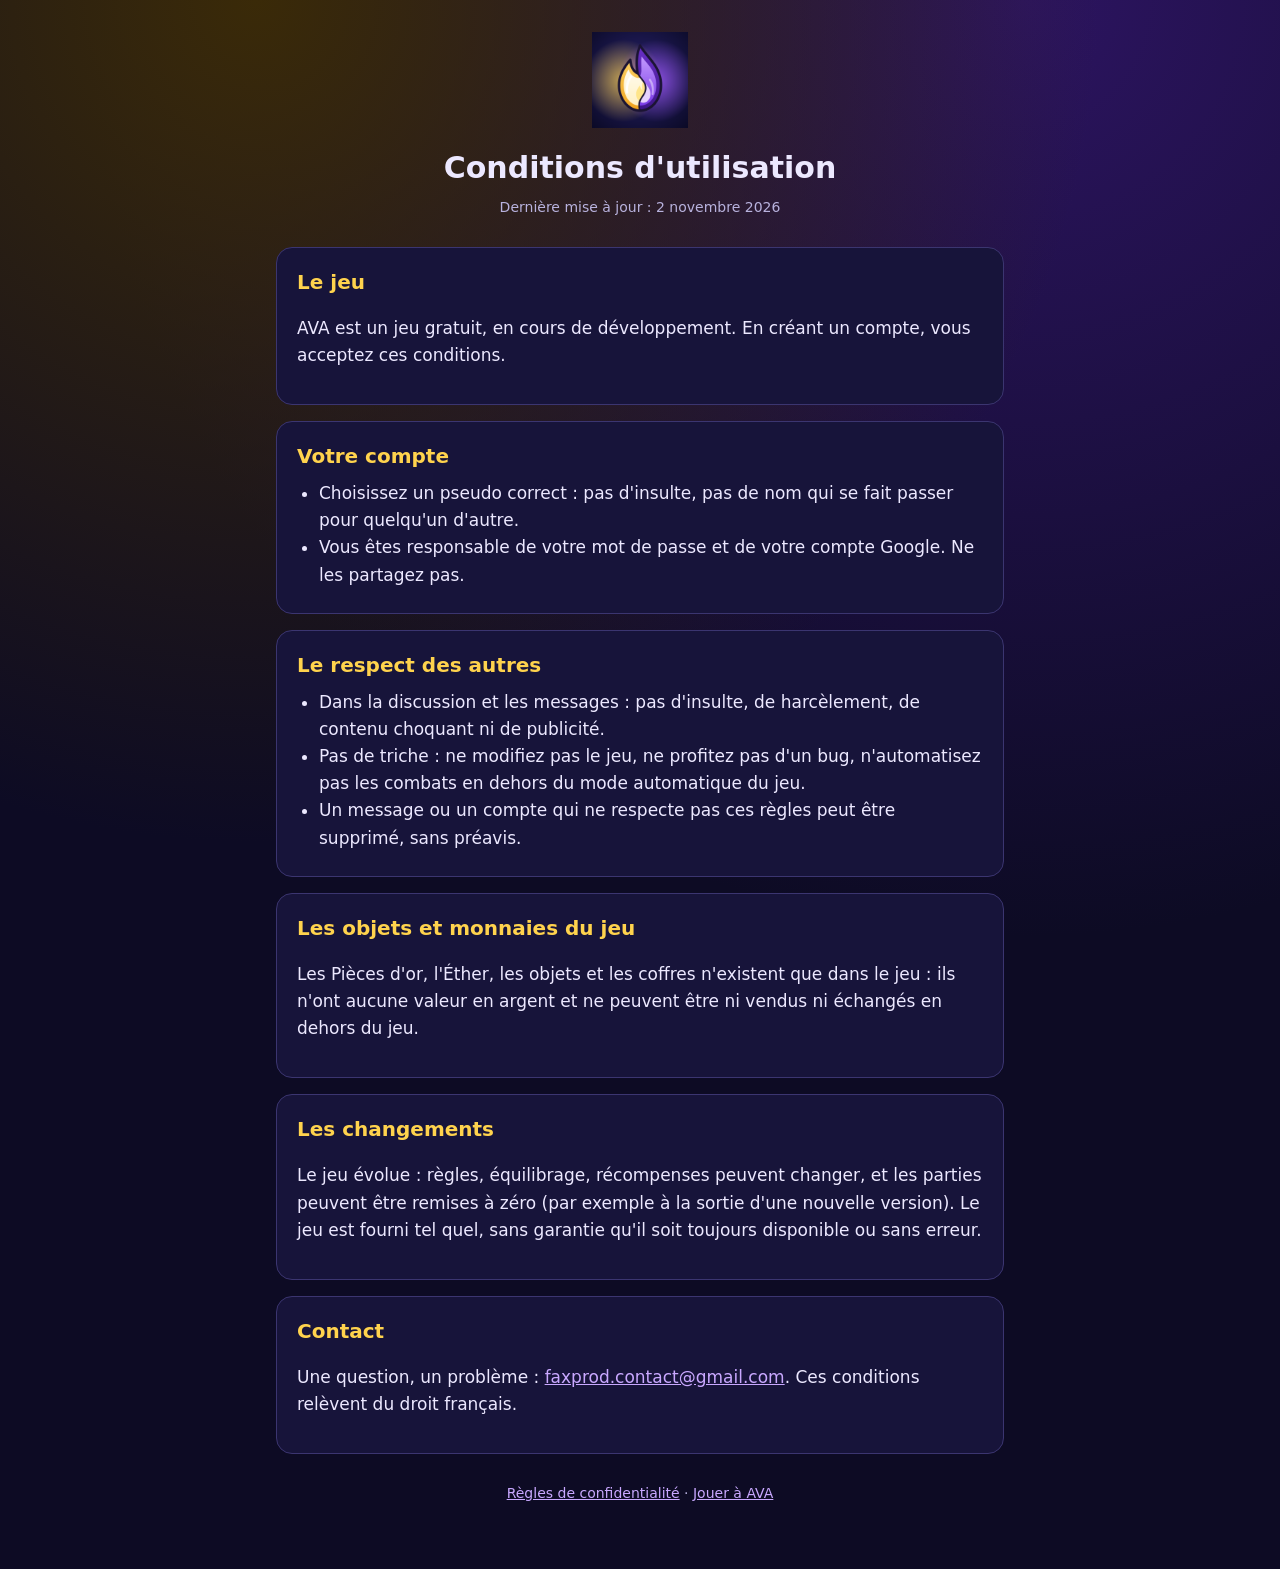
==== ava-conditions.html @ 77253c13 "AVA : connexion avec Google ; pages de règles de confidentialité et conditions d'utilisation Co-Auth" ====
<!doctype html>
<html lang="fr"><head><meta charset="utf-8"><meta name="viewport" content="width=device-width,initial-scale=1">
<title>AVA · Conditions d'utilisation</title><link rel="stylesheet" href="ava-legal.css"></head>
<body><main>
<header><img src="ava-logo.png" alt="AVA"><h1>Conditions d'utilisation</h1><div class="date">Dernière mise à jour : 2 novembre 2026</div></header>

<section><h2>Le jeu</h2>
<p>AVA est un jeu gratuit, en cours de développement. En créant un compte, vous acceptez ces conditions.</p></section>

<section><h2>Votre compte</h2>
<ul>
<li>Choisissez un pseudo correct : pas d'insulte, pas de nom qui se fait passer pour quelqu'un d'autre.</li>
<li>Vous êtes responsable de votre mot de passe et de votre compte Google. Ne les partagez pas.</li>
</ul></section>

<section><h2>Le respect des autres</h2>
<ul>
<li>Dans la discussion et les messages : pas d'insulte, de harcèlement, de contenu choquant ni de publicité.</li>
<li>Pas de triche : ne modifiez pas le jeu, ne profitez pas d'un bug, n'automatisez pas les combats en dehors du mode automatique du jeu.</li>
<li>Un message ou un compte qui ne respecte pas ces règles peut être supprimé, sans préavis.</li>
</ul></section>

<section><h2>Les objets et monnaies du jeu</h2>
<p>Les Pièces d'or, l'Éther, les objets et les coffres n'existent que dans le jeu : ils n'ont aucune valeur en argent et ne peuvent être ni vendus ni échangés en dehors du jeu.</p></section>

<section><h2>Les changements</h2>
<p>Le jeu évolue : règles, équilibrage, récompenses peuvent changer, et les parties peuvent être remises à zéro (par exemple à la sortie d'une nouvelle version). Le jeu est fourni tel quel, sans garantie qu'il soit toujours disponible ou sans erreur.</p></section>

<section><h2>Contact</h2>
<p>Une question, un problème : <a href="mailto:faxprod.contact@gmail.com">faxprod.contact@gmail.com</a>. Ces conditions relèvent du droit français.</p></section>

<footer><a href="ava-confidentialite.html">Règles de confidentialité</a> · <a href="ava/">Jouer à AVA</a></footer>
</main></body></html>
---- ava-legal.css ----
:root{--fond:#0d0b24;--carte:#17143a;--texte:#ece8ff;--doux:#b8b2dd;--or:#ffd34d;--violet:#a45cff}
*{box-sizing:border-box}
body{margin:0;background:radial-gradient(circle at 20% 0,#3a2a08 0,transparent 45%),radial-gradient(circle at 80% 0,#2c1460 0,transparent 50%),var(--fond);color:var(--texte);font:17px/1.6 system-ui,-apple-system,"Segoe UI",Roboto,sans-serif}
main{max-width:760px;margin:0 auto;padding:32px 16px 64px}
header{text-align:center;margin-bottom:28px}
header img{width:96px;height:96px}
h1{font-size:30px;margin:8px 0 4px}
.date{color:var(--doux);font-size:14px}
section{background:var(--carte);border:1px solid #3b3570;border-radius:16px;padding:18px 20px;margin:16px 0}
h2{color:var(--or);font-size:20px;margin:0 0 8px}
ul{padding-left:22px;margin:6px 0}
a{color:#c9a8ff}
footer{text-align:center;color:var(--doux);font-size:14px;margin-top:28px}
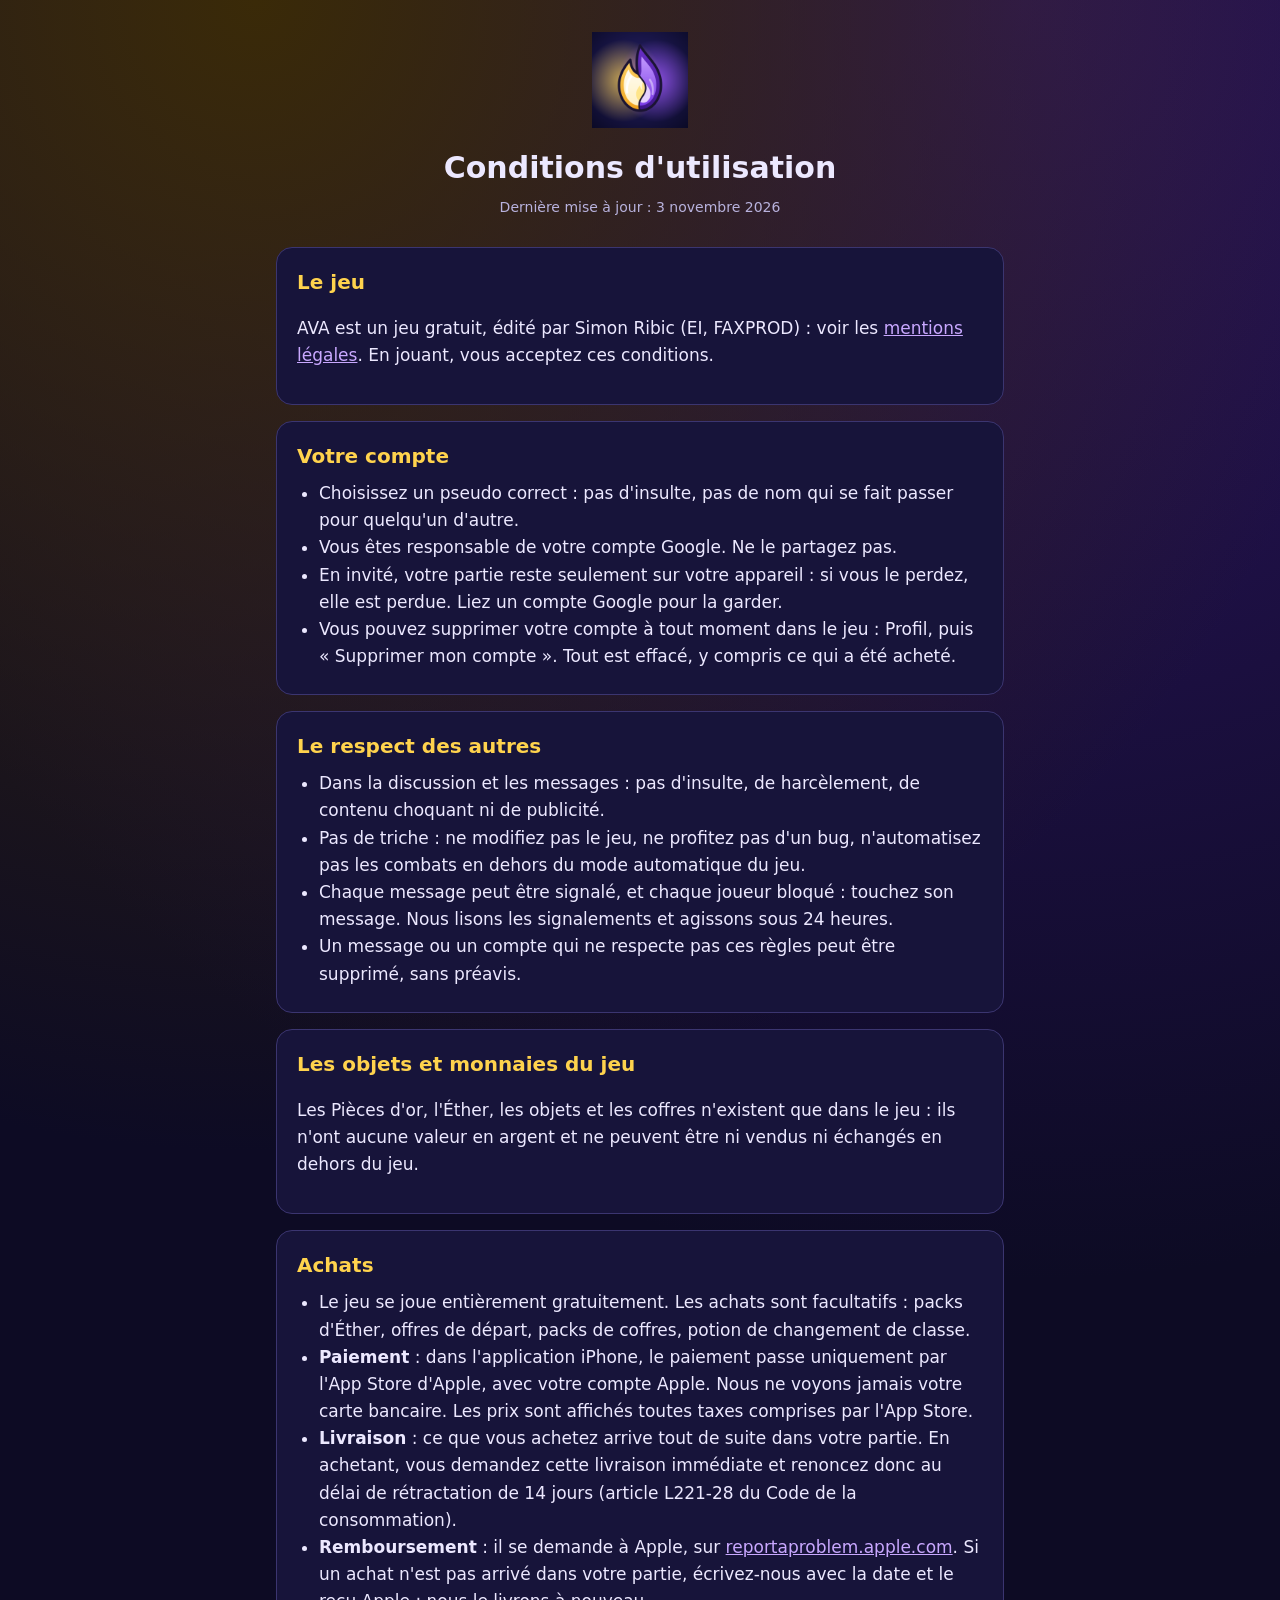
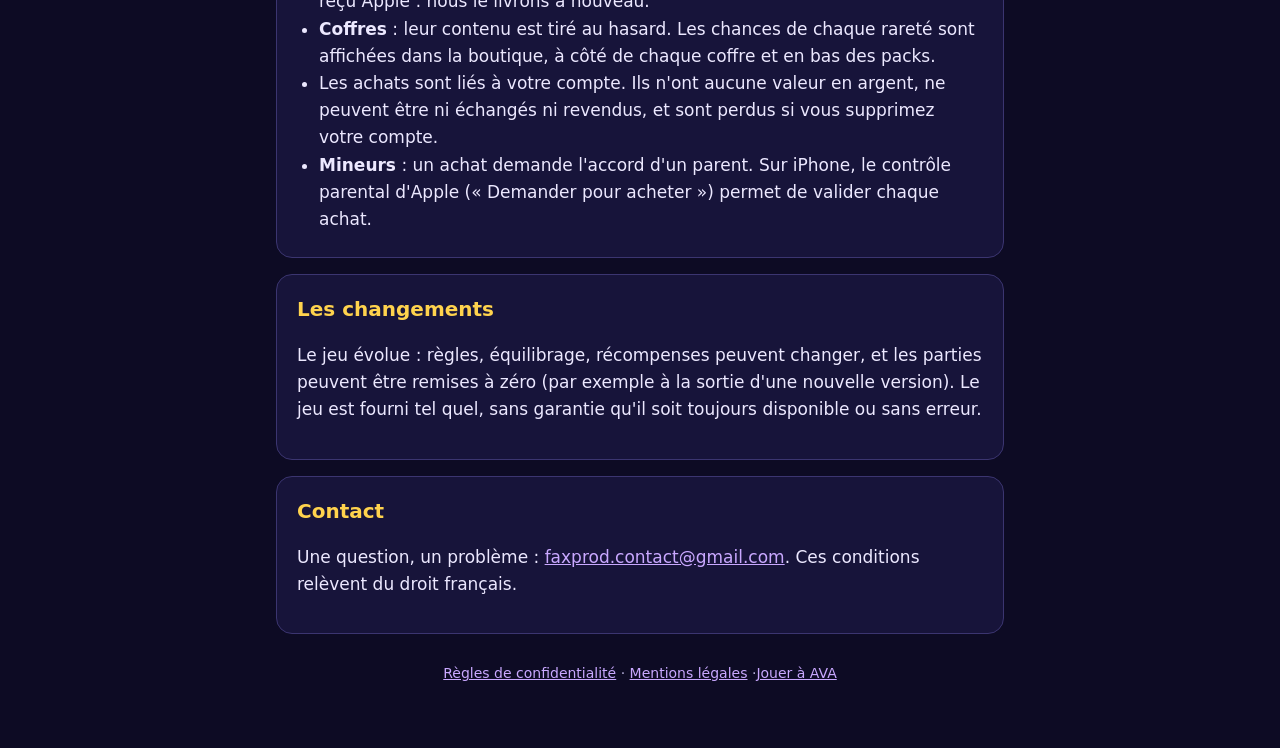
==== commit c2b0ed2c: "AVA : Informations, supprimer son compte, signaler et bloquer, mentions légales Co-Authored-By: Clau" ====
--- a/ava-conditions.html
+++ b/ava-conditions.html
@@ -2,26 +2,40 @@
 <html lang="fr"><head><meta charset="utf-8"><meta name="viewport" content="width=device-width,initial-scale=1">
 <title>AVA · Conditions d'utilisation</title><link rel="stylesheet" href="ava-legal.css"></head>
 <body><main>
-<header><img src="ava-logo.png" alt="AVA"><h1>Conditions d'utilisation</h1><div class="date">Dernière mise à jour : 2 novembre 2026</div></header>
+<header><img src="ava-logo.png" alt="AVA"><h1>Conditions d'utilisation</h1><div class="date">Dernière mise à jour : 3 novembre 2026</div></header>
 
 <section><h2>Le jeu</h2>
-<p>AVA est un jeu gratuit, en cours de développement. En créant un compte, vous acceptez ces conditions.</p></section>
+<p>AVA est un jeu gratuit, édité par Simon Ribic (EI, FAXPROD) : voir les <a href="ava-mentions.html">mentions légales</a>. En jouant, vous acceptez ces conditions.</p></section>
 
 <section><h2>Votre compte</h2>
 <ul>
 <li>Choisissez un pseudo correct : pas d'insulte, pas de nom qui se fait passer pour quelqu'un d'autre.</li>
-<li>Vous êtes responsable de votre mot de passe et de votre compte Google. Ne les partagez pas.</li>
+<li>Vous êtes responsable de votre compte Google. Ne le partagez pas.</li>
+<li>En invité, votre partie reste seulement sur votre appareil : si vous le perdez, elle est perdue. Liez un compte Google pour la garder.</li>
+<li>Vous pouvez supprimer votre compte à tout moment dans le jeu : Profil, puis « Supprimer mon compte ». Tout est effacé, y compris ce qui a été acheté.</li>
 </ul></section>
 
 <section><h2>Le respect des autres</h2>
 <ul>
 <li>Dans la discussion et les messages : pas d'insulte, de harcèlement, de contenu choquant ni de publicité.</li>
 <li>Pas de triche : ne modifiez pas le jeu, ne profitez pas d'un bug, n'automatisez pas les combats en dehors du mode automatique du jeu.</li>
+<li>Chaque message peut être signalé, et chaque joueur bloqué : touchez son message. Nous lisons les signalements et agissons sous 24 heures.</li>
 <li>Un message ou un compte qui ne respecte pas ces règles peut être supprimé, sans préavis.</li>
 </ul></section>
 
 <section><h2>Les objets et monnaies du jeu</h2>
 <p>Les Pièces d'or, l'Éther, les objets et les coffres n'existent que dans le jeu : ils n'ont aucune valeur en argent et ne peuvent être ni vendus ni échangés en dehors du jeu.</p></section>
+
+<section><h2>Achats</h2>
+<ul>
+<li>Le jeu se joue entièrement gratuitement. Les achats sont facultatifs : packs d'Éther, offres de départ, packs de coffres, potion de changement de classe.</li>
+<li><b>Paiement</b> : dans l'application iPhone, le paiement passe uniquement par l'App Store d'Apple, avec votre compte Apple. Nous ne voyons jamais votre carte bancaire. Les prix sont affichés toutes taxes comprises par l'App Store.</li>
+<li><b>Livraison</b> : ce que vous achetez arrive tout de suite dans votre partie. En achetant, vous demandez cette livraison immédiate et renoncez donc au délai de rétractation de 14 jours (article L221-28 du Code de la consommation).</li>
+<li><b>Remboursement</b> : il se demande à Apple, sur <a href="https://reportaproblem.apple.com">reportaproblem.apple.com</a>. Si un achat n'est pas arrivé dans votre partie, écrivez-nous avec la date et le reçu Apple : nous le livrons à nouveau.</li>
+<li><b>Coffres</b> : leur contenu est tiré au hasard. Les chances de chaque rareté sont affichées dans la boutique, à côté de chaque coffre et en bas des packs.</li>
+<li>Les achats sont liés à votre compte. Ils n'ont aucune valeur en argent, ne peuvent être ni échangés ni revendus, et sont perdus si vous supprimez votre compte.</li>
+<li><b>Mineurs</b> : un achat demande l'accord d'un parent. Sur iPhone, le contrôle parental d'Apple (« Demander pour acheter ») permet de valider chaque achat.</li>
+</ul></section>
 
 <section><h2>Les changements</h2>
 <p>Le jeu évolue : règles, équilibrage, récompenses peuvent changer, et les parties peuvent être remises à zéro (par exemple à la sortie d'une nouvelle version). Le jeu est fourni tel quel, sans garantie qu'il soit toujours disponible ou sans erreur.</p></section>
@@ -29,5 +43,5 @@
 <section><h2>Contact</h2>
 <p>Une question, un problème : <a href="mailto:faxprod.contact@gmail.com">faxprod.contact@gmail.com</a>. Ces conditions relèvent du droit français.</p></section>
 
-<footer><a href="ava-confidentialite.html">Règles de confidentialité</a> · <a href="ava/">Jouer à AVA</a></footer>
+<footer><a href="ava-confidentialite.html">Règles de confidentialité</a> · <a href="ava-mentions.html">Mentions légales</a> ·<a href="ava/">Jouer à AVA</a></footer>
 </main></body></html>
